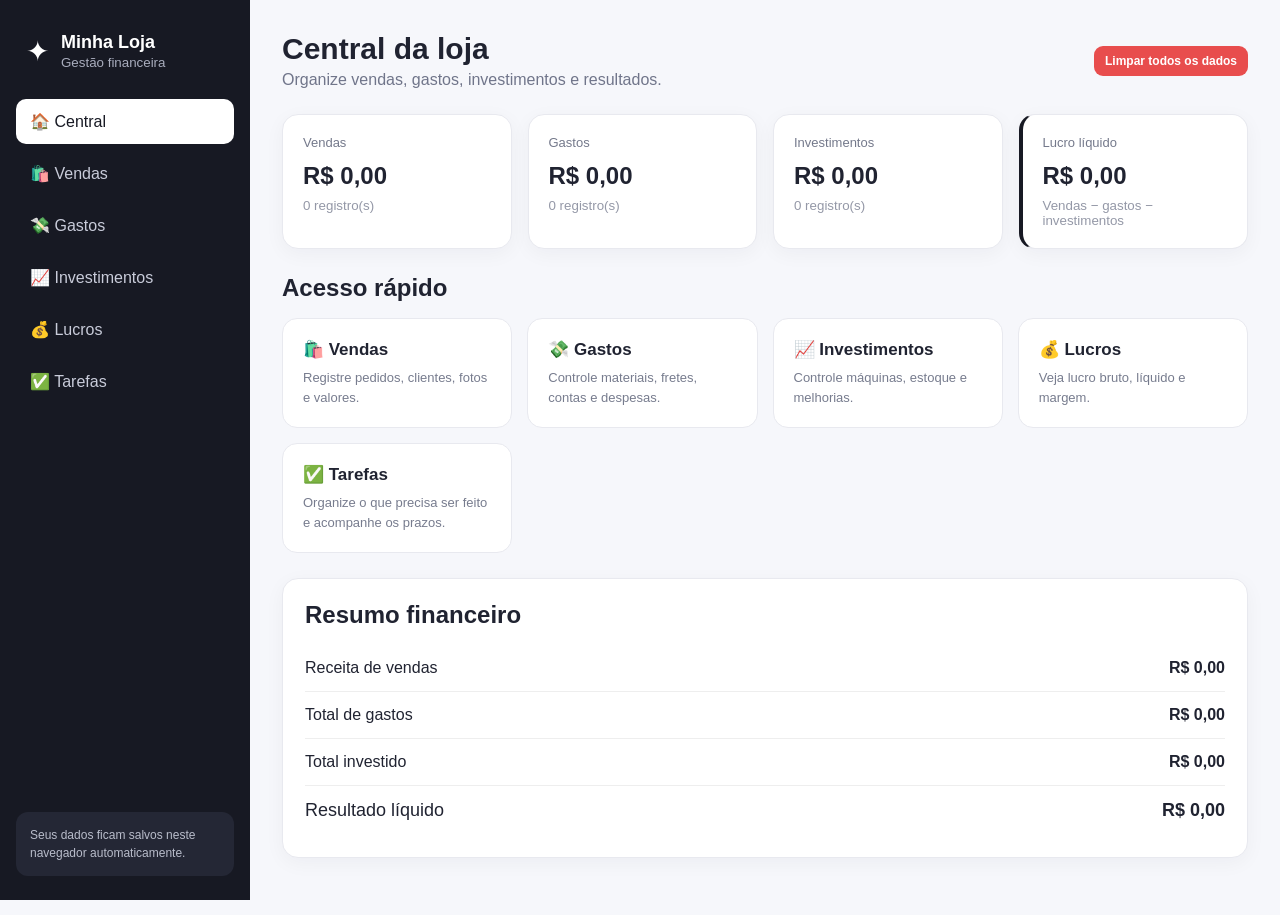
==== index.html @ f58c596e "Configura publicacao e persistencia dos dados" ====
<!DOCTYPE html>
<html lang="pt-BR">
<head>
<meta charset="UTF-8">
<meta name="viewport" content="width=device-width, initial-scale=1.0">
<title>Central da Loja</title>
<link rel="stylesheet" href="css/style.css">
</head>
<body>
<div class="app">
<aside class="sidebar">
  <div class="brand"><span>✦</span><div><strong>Minha Loja</strong><small>Gestão financeira</small></div></div>
  <nav>
    <a class="active" href="index.html">🏠 Central</a>
    <a href="pages/vendas.html">🛍️ Vendas</a>
    <a href="pages/gastos.html">💸 Gastos</a>
    <a href="pages/investimentos.html">📈 Investimentos</a>
    <a href="pages/lucros.html">💰 Lucros</a>
    <a href="pages/tarefas.html">✅ Tarefas</a>
  </nav>
  <div class="side-note">Seus dados ficam salvos neste navegador automaticamente.</div>
</aside>
<main class="content">
<header class="topbar"><div><h1>Central da loja</h1><p>Organize vendas, gastos, investimentos e resultados.</p></div>
<button class="danger small" onclick="clearAll()">Limpar todos os dados</button></header>
<section class="cards">
  <div class="card"><span>Vendas</span><b id="vendas">R$ 0,00</b><small id="vendasQtd">0 registros</small></div>
  <div class="card"><span>Gastos</span><b id="gastos">R$ 0,00</b><small id="gastosQtd">0 registros</small></div>
  <div class="card"><span>Investimentos</span><b id="investimentos">R$ 0,00</b><small id="investimentosQtd">0 registros</small></div>
  <div class="card highlight"><span>Lucro líquido</span><b id="lucro">R$ 0,00</b><small>Vendas − gastos − investimentos</small></div>
</section>
<section class="quick">
<h2>Acesso rápido</h2>
<div class="grid">
<a href="pages/vendas.html" class="module"><strong>🛍️ Vendas</strong><span>Registre pedidos, clientes, fotos e valores.</span></a>
<a href="pages/gastos.html" class="module"><strong>💸 Gastos</strong><span>Controle materiais, fretes, contas e despesas.</span></a>
<a href="pages/investimentos.html" class="module"><strong>📈 Investimentos</strong><span>Controle máquinas, estoque e melhorias.</span></a>
<a href="pages/lucros.html" class="module"><strong>💰 Lucros</strong><span>Veja lucro bruto, líquido e margem.</span></a>
<a href="pages/tarefas.html" class="module"><strong>✅ Tarefas</strong><span>Organize o que precisa ser feito e acompanhe os prazos.</span></a>
</div>
</section>
<section class="panel">
<h2>Resumo financeiro</h2>
<div id="summary"></div>
</section>
</main></div>
<script src="js/app.js"></script>
<script>renderDashboard();</script>
</body></html>
---- css/style.css ----
/* Redesign da tela de tarefas */
body:has(.sidebar a.active[href="tarefas.html"]){background:#eef2f3}
body:has(.sidebar a.active[href="tarefas.html"]) .content{max-width:1280px;padding:38px 42px}
body:has(.sidebar a.active[href="tarefas.html"]) .topbar{max-width:1080px;margin-bottom:28px}
body:has(.sidebar a.active[href="tarefas.html"]) .topbar h1{font-size:36px;letter-spacing:-.8px}
body:has(.sidebar a.active[href="tarefas.html"]) .topbar p{font-size:15px}
body:has(.sidebar a.active[href="tarefas.html"]) .task-layout{max-width:1080px;display:grid;grid-template-columns:1fr;gap:22px}
body:has(.sidebar a.active[href="tarefas.html"]) .task-form-panel{position:static;background:#24333a;border:0;border-radius:20px;padding:26px 28px;box-shadow:0 12px 28px #24333a20;color:#fff}
body:has(.sidebar a.active[href="tarefas.html"]) .task-form-panel .section-heading{margin-bottom:20px}
body:has(.sidebar a.active[href="tarefas.html"]) .task-form-panel .section-heading p{color:#b9c7ca}
body:has(.sidebar a.active[href="tarefas.html"]) .task-form-panel .form{grid-template-columns:minmax(0,1fr) 180px auto;align-items:end;gap:14px}
body:has(.sidebar a.active[href="tarefas.html"]) .task-form-panel .field.wide{grid-column:auto}
body:has(.sidebar a.active[href="tarefas.html"]) .task-form-panel label{color:#d9e1e2}
body:has(.sidebar a.active[href="tarefas.html"]) .task-form-panel input{background:#fff;border-color:transparent;height:46px}
body:has(.sidebar a.active[href="tarefas.html"]) .task-form-panel .actions{grid-column:auto;margin:0;align-self:end}
body:has(.sidebar a.active[href="tarefas.html"]) .task-form-panel .button{height:46px;background:#e5a34b;color:#202b30;white-space:nowrap}
body:has(.sidebar a.active[href="tarefas.html"]) .task-form-panel .ghost{color:#e5c48e;border-color:#62747a}
body:has(.sidebar a.active[href="tarefas.html"]) .task-layout>.panel:not(.task-form-panel){padding:28px;background:#fff;border-radius:20px;box-shadow:0 8px 24px #24333a0d}
body:has(.sidebar a.active[href="tarefas.html"]) .task-list-heading{align-items:center;margin-bottom:22px;padding-bottom:18px;border-bottom:1px solid #edf0f1}
body:has(.sidebar a.active[href="tarefas.html"]) .task-list-heading h2{font-size:22px}
body:has(.sidebar a.active[href="tarefas.html"]) .task-list-heading select{min-width:140px;height:42px;background:#f7f9f9}
body:has(.sidebar a.active[href="tarefas.html"]) .task-list{gap:12px}
body:has(.sidebar a.active[href="tarefas.html"]) .task-item{min-height:72px;padding:17px 18px;border-color:#edf0f1;border-radius:14px;background:#fbfcfc}
body:has(.sidebar a.active[href="tarefas.html"]) .task-item:hover{background:#f5f8f8;border-color:#dce4e5;transform:translateX(2px)}
body:has(.sidebar a.active[href="tarefas.html"]) .task-item.done{background:#f4f7f5}
body:has(.sidebar a.active[href="tarefas.html"]) .task-copy strong{font-size:16px}
body:has(.sidebar a.active[href="tarefas.html"]) .task-actions .icon{opacity:.65}
body:has(.sidebar a.active[href="tarefas.html"]) .task-actions .icon:hover{opacity:1}
@media(max-width:760px){body:has(.sidebar a.active[href="tarefas.html"]) .content{padding:26px 18px}body:has(.sidebar a.active[href="tarefas.html"]) .topbar h1{font-size:30px}body:has(.sidebar a.active[href="tarefas.html"]) .task-form-panel .form{grid-template-columns:1fr}.task-page{}body:has(.sidebar a.active[href="tarefas.html"]) .task-form-panel .field.wide,body:has(.sidebar a.active[href="tarefas.html"]) .task-form-panel .actions{grid-column:auto}body:has(.sidebar a.active[href="tarefas.html"]) .task-layout>.panel:not(.task-form-panel){padding:22px 16px}}
/* Lista de tarefas */
.task-layout{display:grid;grid-template-columns:minmax(280px,360px) 1fr;gap:20px;align-items:start}.task-form-panel{position:sticky;top:25px}.section-heading h2,.task-list-heading h2{margin:0 0 6px}.section-heading p{margin:0;color:#777c8e;font-size:13px;line-height:1.5}.task-list-heading{display:flex;justify-content:space-between;align-items:flex-start;gap:16px;margin-bottom:16px}.task-list{display:grid;gap:10px}.task-item{display:flex;align-items:center;gap:14px;border:1px solid #e8e9ef;border-radius:12px;padding:15px 16px;background:#fff;transition:background .25s,border-color .25s}.task-item:hover{border-color:#cfd2dc}.task-item.done{background:#f8f9fb}.task-check{position:relative;display:grid;place-items:center;flex:0 0 22px;width:22px;height:22px;cursor:pointer}.task-check input{position:absolute;opacity:0;width:100%;height:100%;margin:0;cursor:pointer}.checkmark{width:22px;height:22px;border:2px solid #b9bdc9;border-radius:6px;color:transparent;display:grid;place-items:center;font-size:14px;font-weight:bold;transition:.2s}.task-check input:checked+.checkmark{background:#171923;border-color:#171923;color:#fff;animation:check-pop .25s ease-out}.task-copy{min-width:0;flex:1}.task-copy strong{display:block;position:relative;width:max-content;max-width:100%;font-size:15px;line-height:1.4}.task-copy strong:after{content:"";position:absolute;left:0;right:0;top:50%;height:2px;background:#171923;transform:scaleX(0);transform-origin:left;transition:transform .35s ease}.task-item.done .task-copy strong{color:#858998}.task-item.done .task-copy strong:after{transform:scaleX(1)}.task-due{display:block;margin-top:5px;color:#777c8e;font-size:12px}.task-due.atrasada{color:#bd4d4d;font-weight:600}.task-actions{display:flex;gap:3px}.task-actions .icon{font-size:15px}.task-empty{padding:30px 10px}.hidden{display:none!important}@keyframes check-pop{0%{transform:scale(.8)}70%{transform:scale(1.12)}100%{transform:scale(1)}}@media(max-width:900px){.task-layout{grid-template-columns:1fr}.task-form-panel{position:static}}@media(max-width:650px){.content{margin-left:0;width:100%;padding:22px 16px}.sidebar{position:static;width:100%;min-height:auto}.app{display:block}.topbar{align-items:flex-start;flex-direction:column}.task-item{padding:13px 12px}.task-actions{flex-direction:column}.task-list-heading{align-items:center}}
*{box-sizing:border-box}body{margin:0;font-family:Inter,Segoe UI,Arial,sans-serif;background:#f6f7fb;color:#202331}.app{display:flex;min-height:100vh}.sidebar{width:250px;background:#171923;color:#fff;padding:24px 16px;position:fixed;inset:0 auto 0 0;display:flex;flex-direction:column}.brand{display:flex;gap:12px;align-items:center;padding:8px 10px 28px}.brand span{font-size:28px}.brand strong{display:block;font-size:18px}.brand small{color:#a9adbd}.sidebar nav{display:grid;gap:7px}.sidebar nav a{color:#c9ccda;text-decoration:none;padding:13px 14px;border-radius:10px}.sidebar nav a:hover,.sidebar nav a.active{background:#fff;color:#171923}.side-note{margin-top:auto;background:#242735;color:#b9bdcb;padding:14px;border-radius:12px;font-size:12px;line-height:1.5}.content{margin-left:250px;width:calc(100% - 250px);padding:32px;max-width:1600px}.topbar{display:flex;justify-content:space-between;gap:20px;align-items:center;margin-bottom:25px}.topbar h1{margin:0 0 5px;font-size:30px}.topbar p{margin:0;color:#70758a}.cards{display:grid;grid-template-columns:repeat(4,1fr);gap:16px;margin-bottom:25px}.card,.panel{background:#fff;border:1px solid #e8e9ef;border-radius:16px;box-shadow:0 5px 20px #1519270b}.card{padding:20px}.card span{display:block;color:#74798b;font-size:13px;margin-bottom:12px}.card b{font-size:24px}.card small{display:block;margin-top:8px;color:#9498a7}.highlight{border-left:4px solid #171923}.quick{margin-bottom:25px}.quick h2,.panel h2{margin:0 0 16px}.grid{display:grid;grid-template-columns:repeat(4,1fr);gap:15px}.module{background:#fff;border:1px solid #e8e9ef;padding:20px;border-radius:15px;text-decoration:none;color:#202331;transition:.2s}.module:hover{transform:translateY(-2px);box-shadow:0 10px 25px #15192712}.module strong{display:block;font-size:17px;margin-bottom:8px}.module span{color:#777c8e;font-size:13px;line-height:1.5}.panel{padding:22px;margin-bottom:25px}.summary-row{display:flex;justify-content:space-between;border-bottom:1px solid #eee;padding:14px 0}.summary-row.total{font-size:18px;border-bottom:0}.form{display:grid;grid-template-columns:repeat(4,1fr);gap:15px}.field{display:flex;flex-direction:column;gap:7px}.field label{font-size:12px;font-weight:700;color:#64697a}.field input,.search,select{border:1px solid #dfe1e8;border-radius:9px;padding:11px;background:#fff;outline:none}.field input:focus,.search:focus,select:focus{border-color:#555}.wide{grid-column:span 2}.actions{display:flex;gap:10px;align-items:end}.button,.ghost,.danger,.icon{border:0;border-radius:9px;padding:11px 15px;cursor:pointer;text-decoration:none;font-weight:700}.button{background:#171923;color:#fff}.ghost{background:#eef0f4;color:#303441}.danger{background:#e84d4d;color:#fff}.small{padding:8px 11px;font-size:12px}.table-head{display:flex;justify-content:space-between;align-items:center;gap:15px}.table-head>div{display:flex;gap:8px}.tools{display:flex;gap:8px;align-items:center;margin:15px 0}.tools span{margin-right:auto;color:#73788a;font-size:13px}.table-wrap{overflow:auto}table{width:100%;border-collapse:collapse;min-width:900px}th,td{padding:12px 10px;border-bottom:1px solid #ececf1;text-align:left;font-size:13px}th{color:#707588;font-size:11px;text-transform:uppercase}tfoot td{font-weight:800;background:#fafbfc}.money{font-weight:700}.thumb{width:48px;height:48px;object-fit:cover;border-radius:7px}.no-photo{color:#aaa}.icon{padding:7px;background:#f0f1f5;margin-right:5px}.empty{text-align:center;color:#9296a5;padding:35px}.muted{color:#7b8090;font-size:13px;line-height:1.6}.modal{position:fixed;inset:0;background:#0008;display:flex;align-items:center;justify-content:center;padding:20px}.modal.hidden{display:none}.modal-box{background:#fff;border-radius:16px;padding:25px;width:min(650px,100%);position:relative}.close{position:absolute;right:15px;top:10px;border:0;background:none;font-size:25px;cursor:pointer}@media(max-width:1100px){.cards,.grid{grid-template-columns:repeat(2,1fr)}.form{grid-template-columns:repeat(2,1fr)}}@media(max-width:700px){.sidebar{width:100%;height:auto;position:static}.app{display:block}.sidebar nav{grid-template-columns:repeat(2,1fr)}.content{margin:0;width:100%;padding:18px}.topbar{align-items:flex-start;flex-direction:column}.cards,.grid,.form{grid-template-columns:1fr}.wide{grid-column:span 1}.tools{flex-wrap:wrap}.tools span{width:100%;margin:0}.table-head{align-items:flex-start;flex-direction:column}}
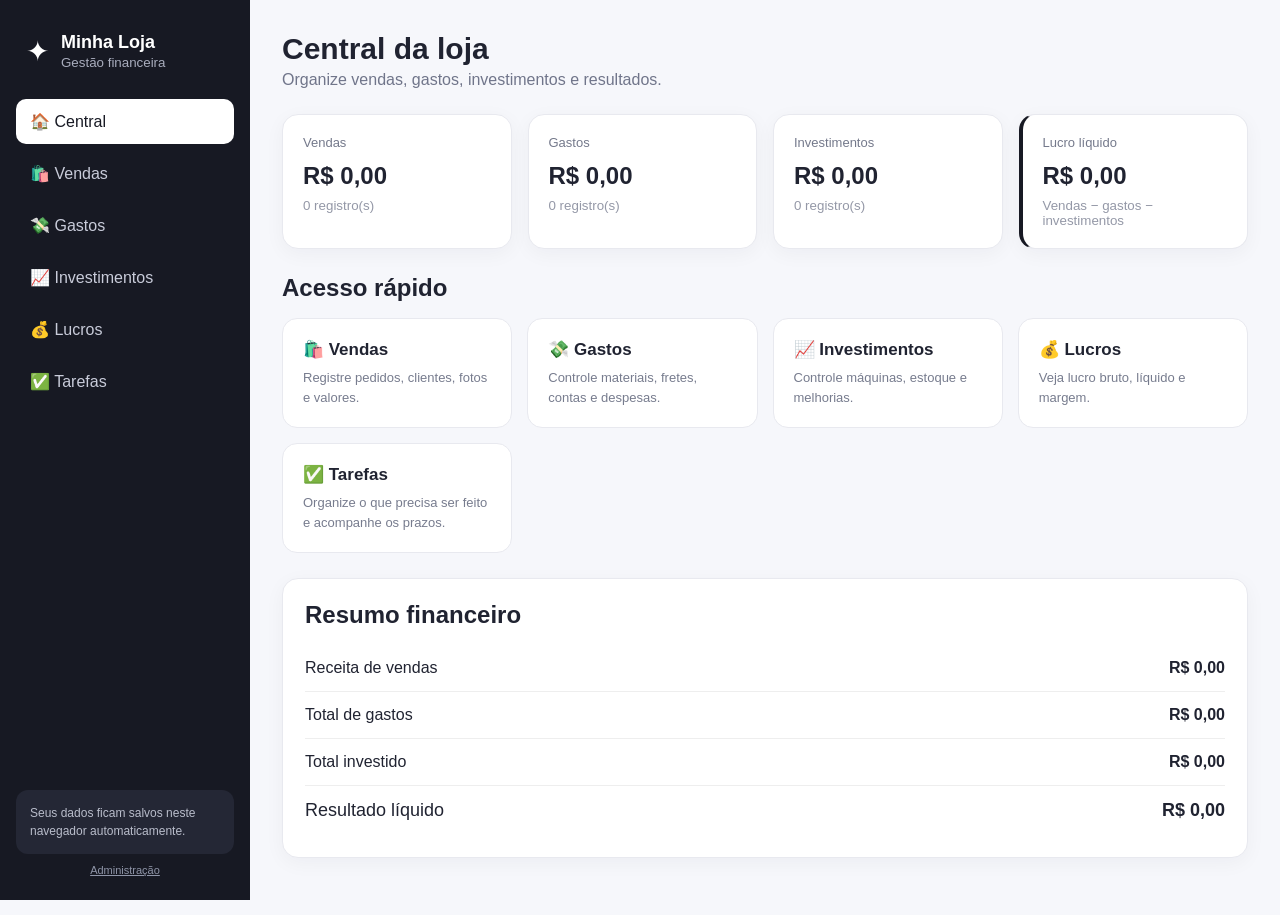
==== commit 1c20c0be: "Protege limpeza dos dados" ====
--- a/index.html
+++ b/index.html
@@ -18,11 +18,10 @@
     <a href="pages/lucros.html">💰 Lucros</a>
     <a href="pages/tarefas.html">✅ Tarefas</a>
   </nav>
-  <div class="side-note">Seus dados ficam salvos neste navegador automaticamente.</div>
+  <div class="side-note">Seus dados ficam salvos neste navegador automaticamente.</div><button class="admin-link" type="button" onclick="openAdminPanel()">Administração</button>
 </aside>
 <main class="content">
-<header class="topbar"><div><h1>Central da loja</h1><p>Organize vendas, gastos, investimentos e resultados.</p></div>
-<button class="danger small" onclick="clearAll()">Limpar todos os dados</button></header>
+<header class="topbar"><div><h1>Central da loja</h1><p>Organize vendas, gastos, investimentos e resultados.</p></div></header>
 <section class="cards">
   <div class="card"><span>Vendas</span><b id="vendas">R$ 0,00</b><small id="vendasQtd">0 registros</small></div>
   <div class="card"><span>Gastos</span><b id="gastos">R$ 0,00</b><small id="gastosQtd">0 registros</small></div>
@@ -44,6 +43,13 @@
 <div id="summary"></div>
 </section>
 </main></div>
+<div id="adminModal" class="modal hidden"><div class="modal-box admin-box"><button class="close" type="button" onclick="closeAdminPanel()">×</button><h2>Administração</h2><p>Digite a senha para acessar as ações protegidas.</p><form id="adminLogin"><div class="field"><label for="adminPassword">Senha</label><input id="adminPassword" type="password" inputmode="numeric" autocomplete="off" required></div><button class="button" type="submit">Entrar</button></form><div id="adminTools" class="admin-tools hidden"><p>Ações administrativas</p><button class="danger" type="button" onclick="clearAll()">Limpar todos os dados</button></div></div></div>
 <script src="js/app.js"></script>
-<script>renderDashboard();</script>
+<script>
+const adminModal=document.getElementById('adminModal'), adminLogin=document.getElementById('adminLogin'), adminPassword=document.getElementById('adminPassword'), adminTools=document.getElementById('adminTools');
+function openAdminPanel(){adminModal.classList.remove('hidden');adminLogin.classList.remove('hidden');adminTools.classList.add('hidden');adminPassword.value='';adminPassword.focus()}
+function closeAdminPanel(){adminModal.classList.add('hidden')}
+adminLogin.addEventListener('submit',event=>{event.preventDefault();if(adminPassword.value==='812799'){adminLogin.classList.add('hidden');adminTools.classList.remove('hidden')}else{alert('Senha incorreta.');adminPassword.select()}});
+renderDashboard();
+</script>
 </body></html>
--- a/css/style.css
+++ b/css/style.css
@@ -1,3 +1,61 @@
+/* Responsividade global */
+html{overflow-x:hidden}
+button,input,select,textarea{max-width:100%;font:inherit}
+.table-wrap{width:100%;overflow-x:auto;-webkit-overflow-scrolling:touch}
+.table-wrap table{min-width:860px}
+@media (max-width:1100px){
+	.content{padding:26px;}
+	.cards{grid-template-columns:repeat(2,minmax(0,1fr))}
+	.grid{grid-template-columns:repeat(2,minmax(0,1fr))}
+}
+@media (max-width:760px){
+	.app{display:block;min-height:100vh}
+	.sidebar{position:static;width:100%;height:auto;padding:12px 12px 10px}
+	.brand{padding:4px 6px 12px}
+	.brand span{font-size:24px}
+	.sidebar nav{display:flex;gap:6px;overflow-x:auto;padding-bottom:3px;scrollbar-width:none}
+	.sidebar nav::-webkit-scrollbar{display:none}
+	.sidebar nav a{flex:0 0 auto;padding:10px 11px;white-space:nowrap;font-size:13px}
+	.side-note{display:none}
+	.content{margin-left:0;width:100%;max-width:none;padding:22px 16px}
+	.topbar{align-items:flex-start;flex-direction:column;gap:14px;margin-bottom:20px}
+	.topbar h1{font-size:26px}
+	.topbar p{font-size:14px;line-height:1.45}
+	.topbar button{width:100%}
+	.cards{grid-template-columns:1fr;gap:10px;margin-bottom:20px}
+	.card{padding:16px}
+	.card b{font-size:21px}
+	.grid{grid-template-columns:1fr;gap:10px}
+	.module{padding:16px}
+	.panel{padding:16px;margin-bottom:16px;border-radius:12px}
+	.summary-row{gap:14px;padding:12px 0;font-size:14px}
+	.summary-row b{text-align:right}
+	.form{grid-template-columns:1fr!important;gap:12px}
+	.field,.field.wide,.actions{grid-column:auto!important;width:100%}
+	.actions{display:flex;flex-wrap:wrap;gap:8px}
+	.actions .button,.actions button{flex:1 1 140px;min-height:44px}
+	.toolbar{display:flex;flex-wrap:wrap;gap:8px}
+	.toolbar>*{flex:1 1 140px}
+	.table-wrap{margin:0 -4px;width:calc(100% + 8px)}
+	.task-list-heading{align-items:stretch;flex-direction:column;gap:10px}
+	.task-list-heading select{width:100%}
+	.task-item{align-items:flex-start;padding:14px 12px;gap:10px}
+	.task-actions{margin-left:auto}
+}
+@media (max-width:380px){
+	.content{padding-inline:12px}
+	.sidebar nav a{font-size:12px;padding-inline:9px}
+	.card{padding:14px}
+}
+.check-options{display:flex;flex-wrap:wrap;gap:12px;align-items:center;min-height:42px}
+.check-options label{display:flex;align-items:center;gap:6px;white-space:nowrap}
+.check-options input{width:17px;height:17px;margin:0}
+.admin-link{display:block;margin-top:10px;padding:0;border:0;background:transparent;color:#8f95a8;font-size:11px;text-decoration:underline;cursor:pointer}
+.admin-link:hover{color:#fff}
+.admin-box{max-width:420px}
+.admin-box p{color:#70758a;font-size:13px;line-height:1.5}
+.admin-tools{margin-top:20px;padding-top:18px;border-top:1px solid #e8e9ef}
+.admin-tools p{margin:0 0 10px;font-weight:600;color:#202331}
 /* Redesign da tela de tarefas */
 body:has(.sidebar a.active[href="tarefas.html"]){background:#eef2f3}
 body:has(.sidebar a.active[href="tarefas.html"]) .content{max-width:1280px;padding:38px 42px}
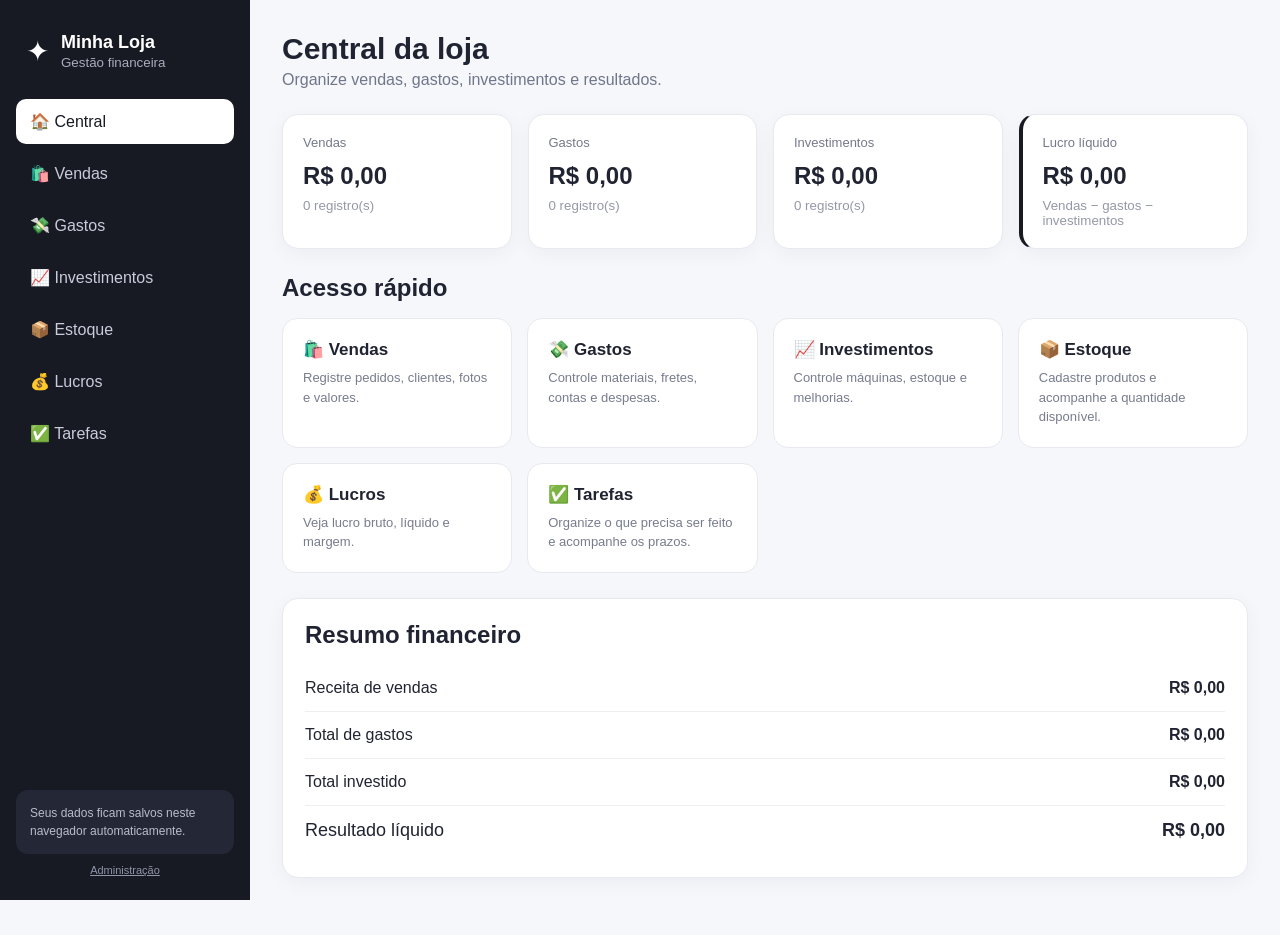
==== commit 99025307: "Adiciona estoque e backup completo" ====
--- a/index.html
+++ b/index.html
@@ -15,6 +15,7 @@
     <a href="pages/vendas.html">🛍️ Vendas</a>
     <a href="pages/gastos.html">💸 Gastos</a>
     <a href="pages/investimentos.html">📈 Investimentos</a>
+    <a href="pages/estoque.html">📦 Estoque</a>
     <a href="pages/lucros.html">💰 Lucros</a>
     <a href="pages/tarefas.html">✅ Tarefas</a>
   </nav>
@@ -34,6 +35,7 @@
 <a href="pages/vendas.html" class="module"><strong>🛍️ Vendas</strong><span>Registre pedidos, clientes, fotos e valores.</span></a>
 <a href="pages/gastos.html" class="module"><strong>💸 Gastos</strong><span>Controle materiais, fretes, contas e despesas.</span></a>
 <a href="pages/investimentos.html" class="module"><strong>📈 Investimentos</strong><span>Controle máquinas, estoque e melhorias.</span></a>
+<a href="pages/estoque.html" class="module"><strong>📦 Estoque</strong><span>Cadastre produtos e acompanhe a quantidade disponível.</span></a>
 <a href="pages/lucros.html" class="module"><strong>💰 Lucros</strong><span>Veja lucro bruto, líquido e margem.</span></a>
 <a href="pages/tarefas.html" class="module"><strong>✅ Tarefas</strong><span>Organize o que precisa ser feito e acompanhe os prazos.</span></a>
 </div>
@@ -43,7 +45,7 @@
 <div id="summary"></div>
 </section>
 </main></div>
-<div id="adminModal" class="modal hidden"><div class="modal-box admin-box"><button class="close" type="button" onclick="closeAdminPanel()">×</button><h2>Administração</h2><p>Digite a senha para acessar as ações protegidas.</p><form id="adminLogin"><div class="field"><label for="adminPassword">Senha</label><input id="adminPassword" type="password" inputmode="numeric" autocomplete="off" required></div><button class="button" type="submit">Entrar</button></form><div id="adminTools" class="admin-tools hidden"><p>Ações administrativas</p><button class="danger" type="button" onclick="clearAll()">Limpar todos os dados</button></div></div></div>
+<div id="adminModal" class="modal hidden"><div class="modal-box admin-box"><button class="close" type="button" onclick="closeAdminPanel()">×</button><h2>Administração</h2><p>Digite a senha para acessar as ações protegidas.</p><form id="adminLogin"><div class="field"><label for="adminPassword">Senha</label><input id="adminPassword" type="password" inputmode="numeric" autocomplete="off" required></div><button class="button" type="submit">Entrar</button></form><div id="adminTools" class="admin-tools hidden"><p>Ações administrativas</p><div class="backup-actions"><button class="button" type="button" onclick="downloadBackup()">Baixar backup</button><label class="button ghost backup-file">Restaurar backup<input id="backupFile" type="file" accept="application/json,.json" onchange="restoreBackup(this)"></label></div><button class="danger" type="button" onclick="clearAll()">Limpar todos os dados</button></div></div></div>
 <script src="js/app.js"></script>
 <script>
 const adminModal=document.getElementById('adminModal'), adminLogin=document.getElementById('adminLogin'), adminPassword=document.getElementById('adminPassword'), adminTools=document.getElementById('adminTools');
--- a/css/style.css
+++ b/css/style.css
@@ -56,6 +56,10 @@
 .admin-box p{color:#70758a;font-size:13px;line-height:1.5}
 .admin-tools{margin-top:20px;padding-top:18px;border-top:1px solid #e8e9ef}
 .admin-tools p{margin:0 0 10px;font-weight:600;color:#202331}
+.backup-actions{display:flex;flex-wrap:wrap;gap:8px;margin-bottom:12px}
+.backup-actions .button{flex:1 1 145px;text-align:center}
+.backup-file{position:relative;overflow:hidden}
+.backup-file input{position:absolute;inset:0;width:100%;height:100%;opacity:0;cursor:pointer}
 /* Redesign da tela de tarefas */
 body:has(.sidebar a.active[href="tarefas.html"]){background:#eef2f3}
 body:has(.sidebar a.active[href="tarefas.html"]) .content{max-width:1280px;padding:38px 42px}
